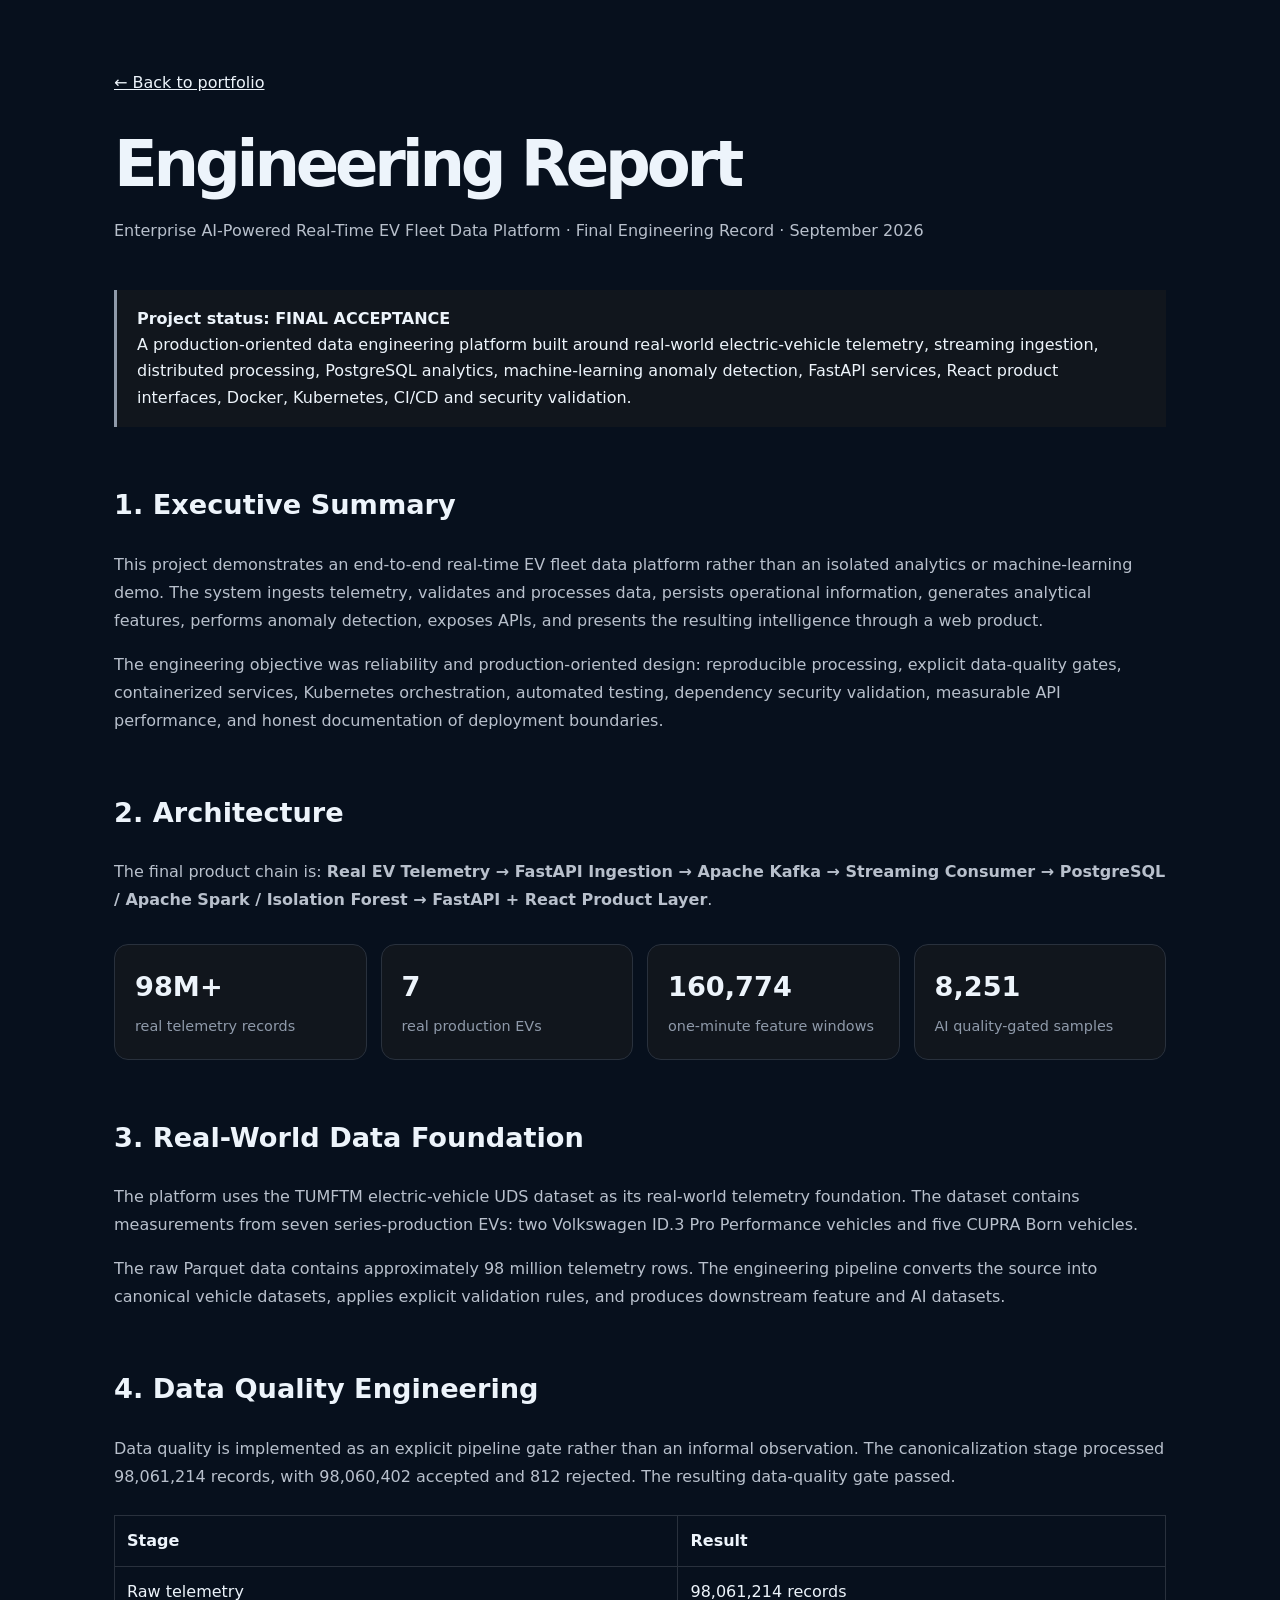
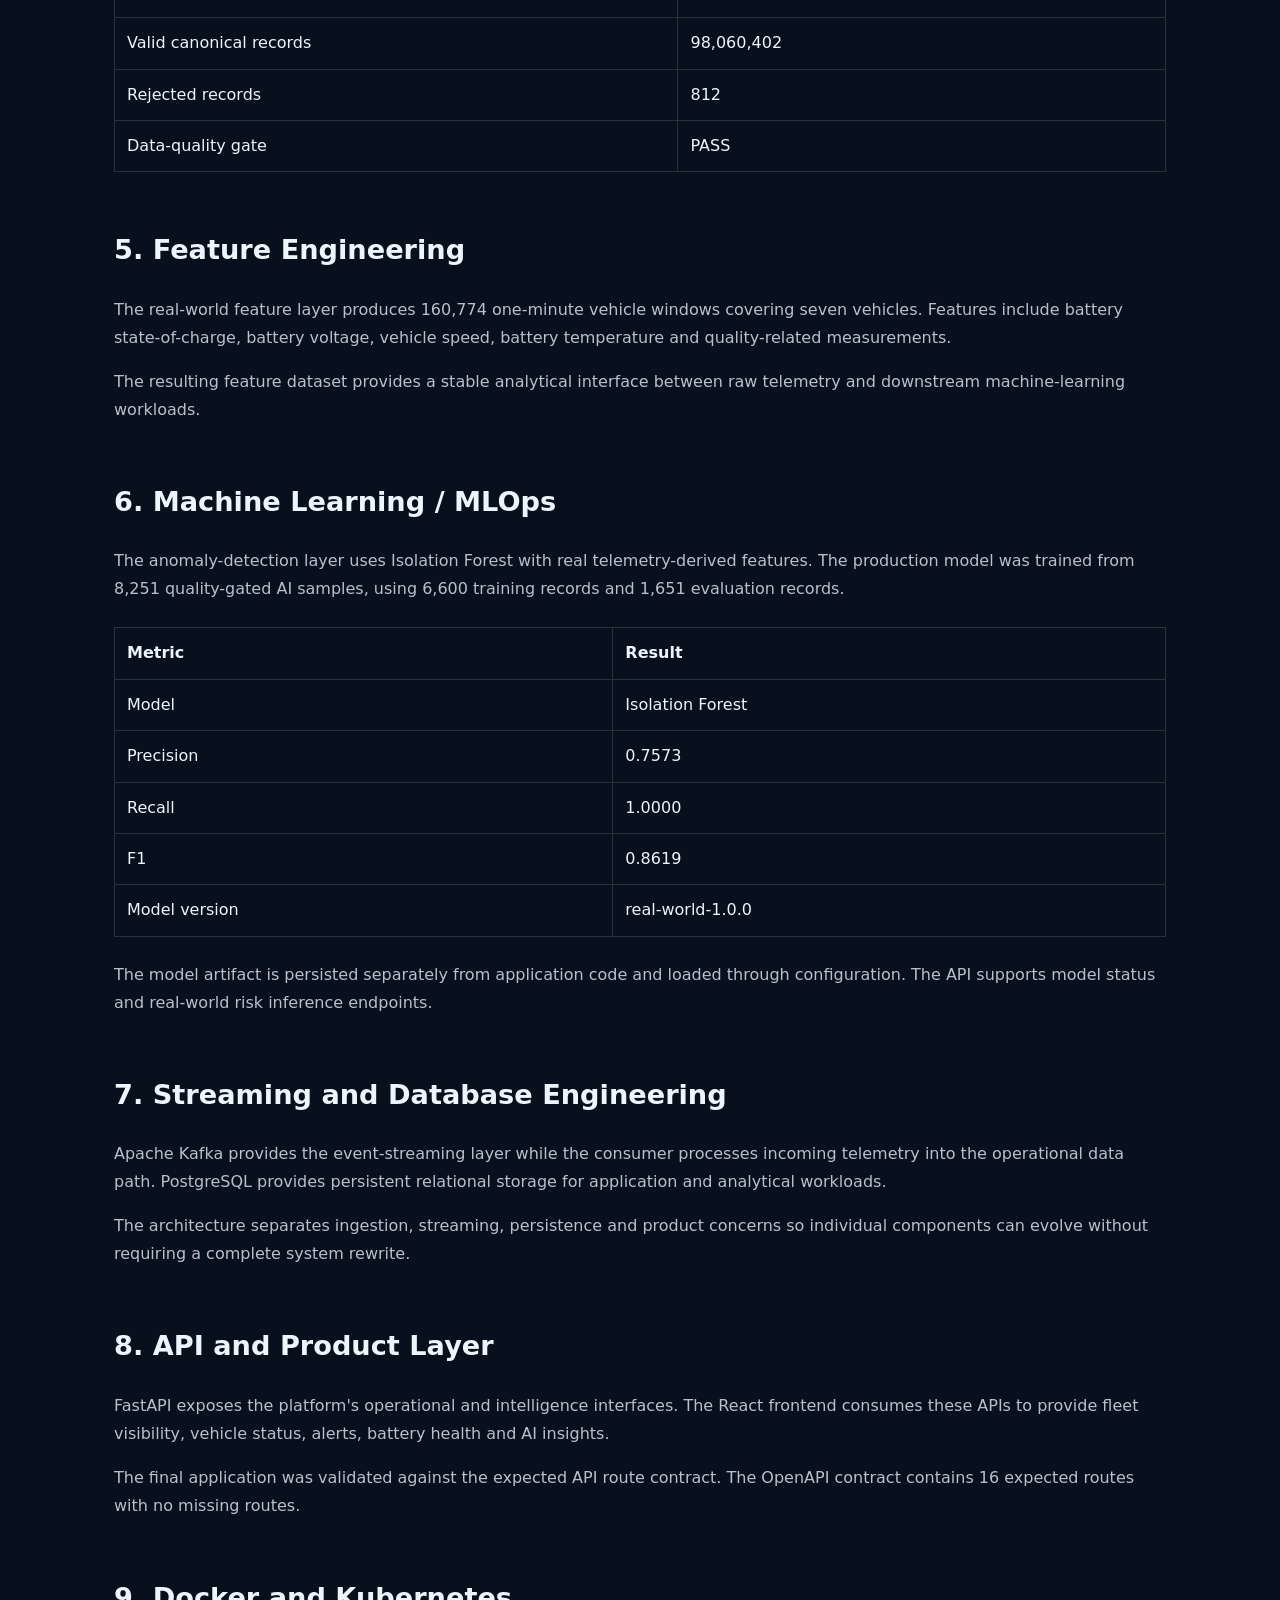
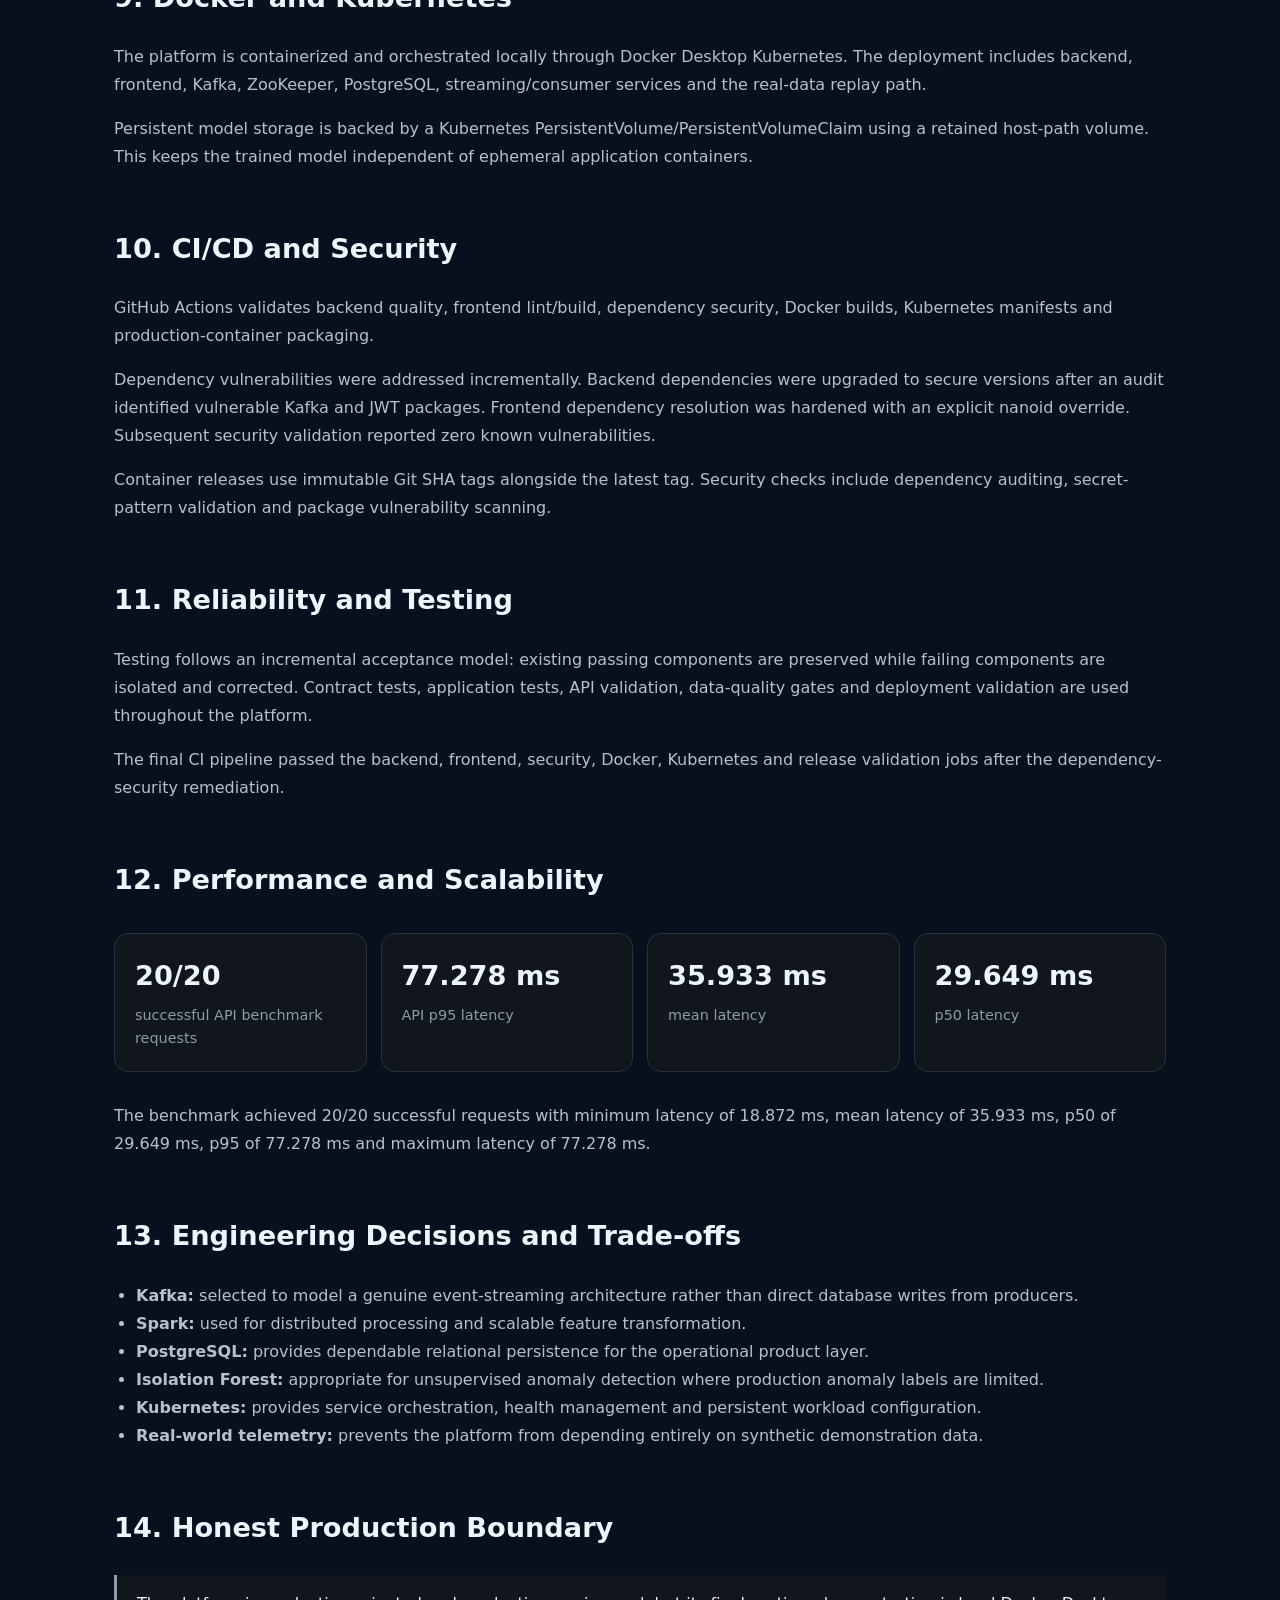
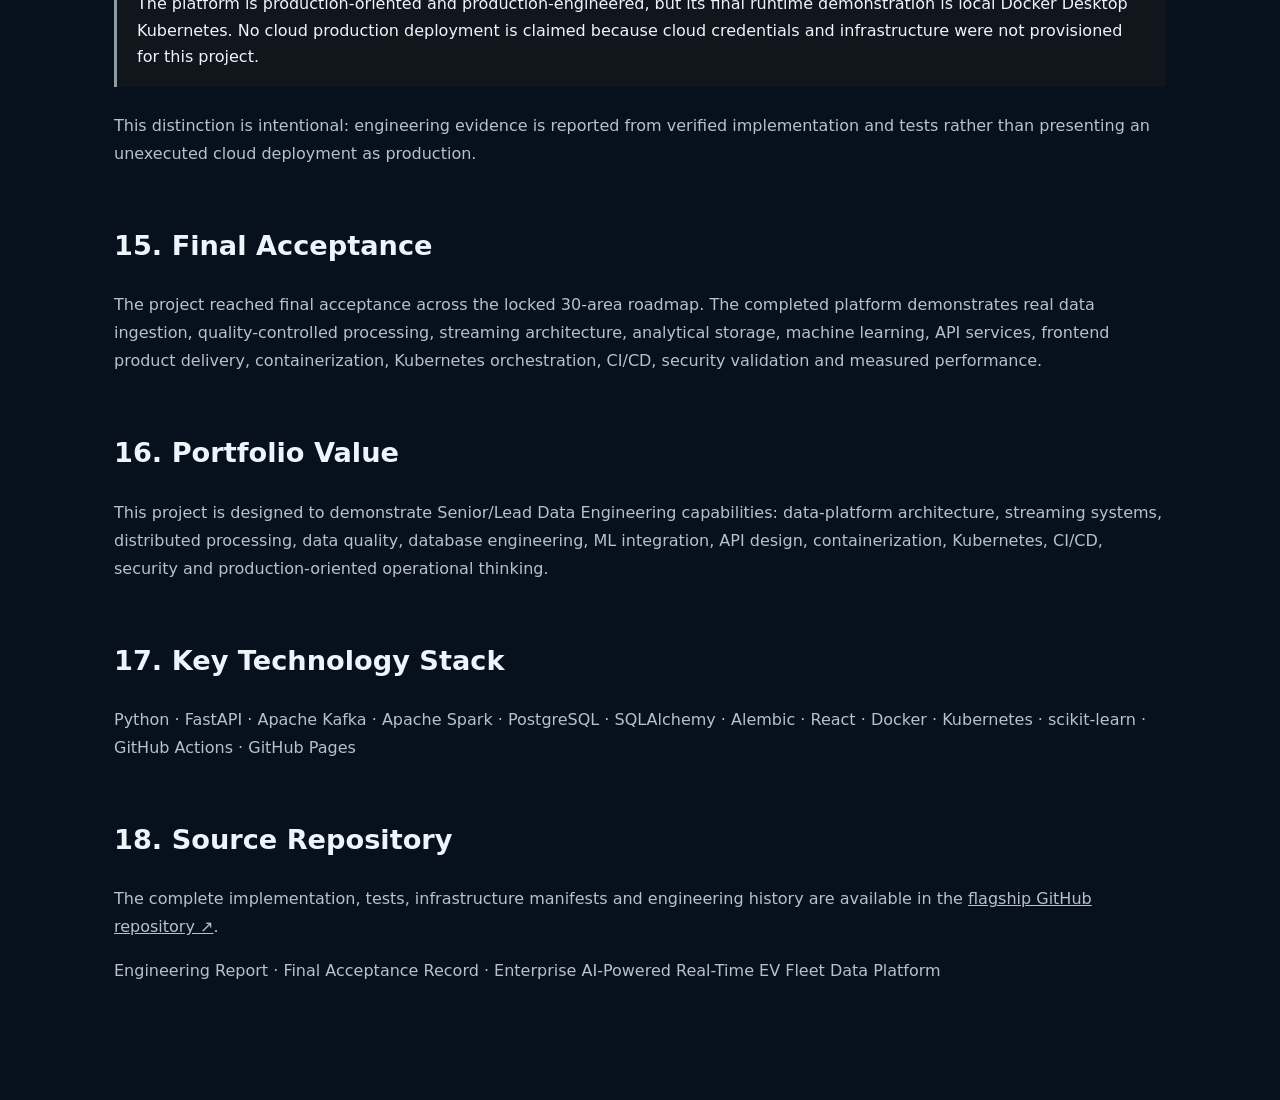
==== engineering-report.html @ da56f2a9 "feat: add online engineering report" ====
﻿<!doctype html>
<html lang="en">
<head>
<meta charset="utf-8">
<meta name="viewport" content="width=device-width,initial-scale=1">
<title>Engineering Report — EV Fleet Data Platform</title>
<link rel="stylesheet" href="styles.css">
<style>
.report{max-width:1100px;margin:0 auto;padding:70px 24px}
.report h1{font-size:clamp(2.4rem,5vw,4.5rem);line-height:1.05;margin-bottom:18px}
.report h2{margin-top:56px;font-size:1.7rem}
.report h3{margin-top:30px;font-size:1.15rem}
.report p,.report li{line-height:1.75;color:#b8c0cc}
.report ul{padding-left:22px}
.meta{color:#8f9aaa;margin-bottom:45px}
.grid{display:grid;grid-template-columns:repeat(auto-fit,minmax(210px,1fr));gap:14px;margin:30px 0}
.card{border:1px solid #29313d;border-radius:14px;padding:20px;background:#11161d}
.metric{font-size:1.7rem;font-weight:700}
.label{color:#8f9aaa;font-size:.9rem;margin-top:5px}
code{background:#171d25;padding:2px 6px;border-radius:5px}
table{width:100%;border-collapse:collapse;margin:24px 0}
th,td{border:1px solid #29313d;padding:12px;text-align:left;vertical-align:top}
th{font-weight:700}
.notice{border-left:3px solid #8f9aaa;padding:16px 20px;margin:25px 0;background:#11161d}
.back{display:inline-block;margin-bottom:35px}
</style>
</head>
<body>
<main class="report">
<a class="back" href="index.html">← Back to portfolio</a>

<h1>Engineering Report</h1>
<p class="meta">Enterprise AI-Powered Real-Time EV Fleet Data Platform · Final Engineering Record · September 2026</p>

<div class="notice">
<strong>Project status: FINAL ACCEPTANCE</strong><br>
A production-oriented data engineering platform built around real-world electric-vehicle telemetry, streaming ingestion, distributed processing, PostgreSQL analytics, machine-learning anomaly detection, FastAPI services, React product interfaces, Docker, Kubernetes, CI/CD and security validation.
</div>

<h2>1. Executive Summary</h2>
<p>
This project demonstrates an end-to-end real-time EV fleet data platform rather than an isolated analytics or machine-learning demo. The system ingests telemetry, validates and processes data, persists operational information, generates analytical features, performs anomaly detection, exposes APIs, and presents the resulting intelligence through a web product.
</p>
<p>
The engineering objective was reliability and production-oriented design: reproducible processing, explicit data-quality gates, containerized services, Kubernetes orchestration, automated testing, dependency security validation, measurable API performance, and honest documentation of deployment boundaries.
</p>

<h2>2. Architecture</h2>
<p>
The final product chain is:
<strong>Real EV Telemetry → FastAPI Ingestion → Apache Kafka → Streaming Consumer → PostgreSQL / Apache Spark / Isolation Forest → FastAPI + React Product Layer</strong>.
</p>
<div class="grid">
<div class="card"><div class="metric">98M+</div><div class="label">real telemetry records</div></div>
<div class="card"><div class="metric">7</div><div class="label">real production EVs</div></div>
<div class="card"><div class="metric">160,774</div><div class="label">one-minute feature windows</div></div>
<div class="card"><div class="metric">8,251</div><div class="label">AI quality-gated samples</div></div>
</div>

<h2>3. Real-World Data Foundation</h2>
<p>
The platform uses the TUMFTM electric-vehicle UDS dataset as its real-world telemetry foundation. The dataset contains measurements from seven series-production EVs: two Volkswagen ID.3 Pro Performance vehicles and five CUPRA Born vehicles.
</p>
<p>
The raw Parquet data contains approximately 98 million telemetry rows. The engineering pipeline converts the source into canonical vehicle datasets, applies explicit validation rules, and produces downstream feature and AI datasets.
</p>

<h2>4. Data Quality Engineering</h2>
<p>
Data quality is implemented as an explicit pipeline gate rather than an informal observation. The canonicalization stage processed 98,061,214 records, with 98,060,402 accepted and 812 rejected. The resulting data-quality gate passed.
</p>
<table>
<tr><th>Stage</th><th>Result</th></tr>
<tr><td>Raw telemetry</td><td>98,061,214 records</td></tr>
<tr><td>Valid canonical records</td><td>98,060,402</td></tr>
<tr><td>Rejected records</td><td>812</td></tr>
<tr><td>Data-quality gate</td><td>PASS</td></tr>
</table>

<h2>5. Feature Engineering</h2>
<p>
The real-world feature layer produces 160,774 one-minute vehicle windows covering seven vehicles. Features include battery state-of-charge, battery voltage, vehicle speed, battery temperature and quality-related measurements.
</p>
<p>
The resulting feature dataset provides a stable analytical interface between raw telemetry and downstream machine-learning workloads.
</p>

<h2>6. Machine Learning / MLOps</h2>
<p>
The anomaly-detection layer uses Isolation Forest with real telemetry-derived features. The production model was trained from 8,251 quality-gated AI samples, using 6,600 training records and 1,651 evaluation records.
</p>
<table>
<tr><th>Metric</th><th>Result</th></tr>
<tr><td>Model</td><td>Isolation Forest</td></tr>
<tr><td>Precision</td><td>0.7573</td></tr>
<tr><td>Recall</td><td>1.0000</td></tr>
<tr><td>F1</td><td>0.8619</td></tr>
<tr><td>Model version</td><td>real-world-1.0.0</td></tr>
</table>
<p>
The model artifact is persisted separately from application code and loaded through configuration. The API supports model status and real-world risk inference endpoints.
</p>

<h2>7. Streaming and Database Engineering</h2>
<p>
Apache Kafka provides the event-streaming layer while the consumer processes incoming telemetry into the operational data path. PostgreSQL provides persistent relational storage for application and analytical workloads.
</p>
<p>
The architecture separates ingestion, streaming, persistence and product concerns so individual components can evolve without requiring a complete system rewrite.
</p>

<h2>8. API and Product Layer</h2>
<p>
FastAPI exposes the platform's operational and intelligence interfaces. The React frontend consumes these APIs to provide fleet visibility, vehicle status, alerts, battery health and AI insights.
</p>
<p>
The final application was validated against the expected API route contract. The OpenAPI contract contains 16 expected routes with no missing routes.
</p>

<h2>9. Docker and Kubernetes</h2>
<p>
The platform is containerized and orchestrated locally through Docker Desktop Kubernetes. The deployment includes backend, frontend, Kafka, ZooKeeper, PostgreSQL, streaming/consumer services and the real-data replay path.
</p>
<p>
Persistent model storage is backed by a Kubernetes PersistentVolume/PersistentVolumeClaim using a retained host-path volume. This keeps the trained model independent of ephemeral application containers.
</p>

<h2>10. CI/CD and Security</h2>
<p>
GitHub Actions validates backend quality, frontend lint/build, dependency security, Docker builds, Kubernetes manifests and production-container packaging.
</p>
<p>
Dependency vulnerabilities were addressed incrementally. Backend dependencies were upgraded to secure versions after an audit identified vulnerable Kafka and JWT packages. Frontend dependency resolution was hardened with an explicit nanoid override. Subsequent security validation reported zero known vulnerabilities.
</p>
<p>
Container releases use immutable Git SHA tags alongside the latest tag. Security checks include dependency auditing, secret-pattern validation and package vulnerability scanning.
</p>

<h2>11. Reliability and Testing</h2>
<p>
Testing follows an incremental acceptance model: existing passing components are preserved while failing components are isolated and corrected. Contract tests, application tests, API validation, data-quality gates and deployment validation are used throughout the platform.
</p>
<p>
The final CI pipeline passed the backend, frontend, security, Docker, Kubernetes and release validation jobs after the dependency-security remediation.
</p>

<h2>12. Performance and Scalability</h2>
<div class="grid">
<div class="card"><div class="metric">20/20</div><div class="label">successful API benchmark requests</div></div>
<div class="card"><div class="metric">77.278 ms</div><div class="label">API p95 latency</div></div>
<div class="card"><div class="metric">35.933 ms</div><div class="label">mean latency</div></div>
<div class="card"><div class="metric">29.649 ms</div><div class="label">p50 latency</div></div>
</div>
<p>
The benchmark achieved 20/20 successful requests with minimum latency of 18.872 ms, mean latency of 35.933 ms, p50 of 29.649 ms, p95 of 77.278 ms and maximum latency of 77.278 ms.
</p>

<h2>13. Engineering Decisions and Trade-offs</h2>
<ul>
<li><strong>Kafka:</strong> selected to model a genuine event-streaming architecture rather than direct database writes from producers.</li>
<li><strong>Spark:</strong> used for distributed processing and scalable feature transformation.</li>
<li><strong>PostgreSQL:</strong> provides dependable relational persistence for the operational product layer.</li>
<li><strong>Isolation Forest:</strong> appropriate for unsupervised anomaly detection where production anomaly labels are limited.</li>
<li><strong>Kubernetes:</strong> provides service orchestration, health management and persistent workload configuration.</li>
<li><strong>Real-world telemetry:</strong> prevents the platform from depending entirely on synthetic demonstration data.</li>
</ul>

<h2>14. Honest Production Boundary</h2>
<div class="notice">
The platform is production-oriented and production-engineered, but its final runtime demonstration is local Docker Desktop Kubernetes. No cloud production deployment is claimed because cloud credentials and infrastructure were not provisioned for this project.
</div>
<p>
This distinction is intentional: engineering evidence is reported from verified implementation and tests rather than presenting an unexecuted cloud deployment as production.
</p>

<h2>15. Final Acceptance</h2>
<p>
The project reached final acceptance across the locked 30-area roadmap. The completed platform demonstrates real data ingestion, quality-controlled processing, streaming architecture, analytical storage, machine learning, API services, frontend product delivery, containerization, Kubernetes orchestration, CI/CD, security validation and measured performance.
</p>

<h2>16. Portfolio Value</h2>
<p>
This project is designed to demonstrate Senior/Lead Data Engineering capabilities: data-platform architecture, streaming systems, distributed processing, data quality, database engineering, ML integration, API design, containerization, Kubernetes, CI/CD, security and production-oriented operational thinking.
</p>

<h2>17. Key Technology Stack</h2>
<p>
Python · FastAPI · Apache Kafka · Apache Spark · PostgreSQL · SQLAlchemy · Alembic · React · Docker · Kubernetes · scikit-learn · GitHub Actions · GitHub Pages
</p>

<h2>18. Source Repository</h2>
<p>
The complete implementation, tests, infrastructure manifests and engineering history are available in the
<a href="https://github.com/cvsandeep0105-netizen/enterprise-ai-real-time-ev-fleet-data-platform" target="_blank" rel="noopener">flagship GitHub repository ↗</a>.
</p>

<p class="meta">Engineering Report · Final Acceptance Record · Enterprise AI-Powered Real-Time EV Fleet Data Platform</p>
</main>
</body>
</html>
---- styles.css ----
﻿:root {
  --bg: #07101d;
  --bg-soft: #0b1626;
  --surface: #101d2e;
  --surface-2: #142337;
  --text: #edf4fb;
  --muted: #9cafc3;
  --line: rgba(255,255,255,.10);
  --accent: #62d5ff;
  --accent-2: #9b8cff;
  --max: 1180px;
  --radius: 18px;
}

* {
  box-sizing: border-box;
}

html {
  scroll-behavior: smooth;
}

body {
  margin: 0;
  background: var(--bg);
  color: var(--text);
  font-family: Inter, ui-sans-serif, system-ui, -apple-system, BlinkMacSystemFont, "Segoe UI", sans-serif;
  line-height: 1.65;
}

a {
  color: inherit;
}

.container {
  width: min(calc(100% - 40px), var(--max));
  margin-inline: auto;
}

.site-header {
  position: sticky;
  top: 0;
  z-index: 20;
  background: rgba(7,16,29,.86);
  backdrop-filter: blur(14px);
  border-bottom: 1px solid var(--line);
}

.nav {
  min-height: 72px;
  display: flex;
  align-items: center;
  justify-content: space-between;
  gap: 30px;
}

.brand {
  text-decoration: none;
  font-size: 1.2rem;
  font-weight: 850;
  letter-spacing: -.04em;
}

.brand span {
  color: var(--accent);
}

nav {
  display: flex;
  gap: 25px;
}

nav a,
.footer-links a {
  color: var(--muted);
  text-decoration: none;
  font-size: .92rem;
  transition: color .2s ease;
}

nav a:hover,
.footer-links a:hover {
  color: var(--text);
}

.hero {
  padding: 110px 0 90px;
  background:
    radial-gradient(circle at 80% 15%, rgba(98,213,255,.10), transparent 28%),
    radial-gradient(circle at 20% 30%, rgba(155,140,255,.08), transparent 25%);
}

.hero-grid {
  display: grid;
  grid-template-columns: 1.45fr .8fr;
  gap: 70px;
  align-items: center;
}

.eyebrow {
  margin: 0 0 18px;
  color: var(--accent);
  font-size: .76rem;
  font-weight: 800;
  letter-spacing: .15em;
}

h1,
h2,
h3,
p {
  margin-top: 0;
}

h1 {
  max-width: 850px;
  margin-bottom: 25px;
  font-size: clamp(3rem, 7vw, 5.8rem);
  line-height: .98;
  letter-spacing: -.065em;
}

h1 span {
  display: block;
  color: var(--muted);
}

.hero-copy {
  max-width: 720px;
  color: var(--muted);
  font-size: 1.15rem;
}

.hero-actions {
  display: flex;
  flex-wrap: wrap;
  gap: 12px;
  margin: 32px 0 42px;
}

.button {
  display: inline-flex;
  align-items: center;
  justify-content: center;
  min-height: 46px;
  padding: 0 19px;
  border-radius: 10px;
  text-decoration: none;
  font-weight: 750;
  font-size: .9rem;
  border: 1px solid var(--line);
  transition: transform .2s ease, border-color .2s ease;
}

.button:hover {
  transform: translateY(-2px);
  border-color: rgba(255,255,255,.28);
}

.button.primary {
  background: var(--text);
  color: var(--bg);
}

.button.secondary {
  background: rgba(255,255,255,.03);
}

.hero-proof {
  display: grid;
  grid-template-columns: repeat(3, 1fr);
  gap: 22px;
}

.hero-proof div {
  border-left: 1px solid var(--line);
  padding-left: 15px;
}

.hero-proof strong {
  display: block;
  font-size: 1.25rem;
}

.hero-proof span,
.proof-grid span {
  display: block;
  color: var(--muted);
  font-size: .8rem;
}

.hero-card {
  padding: 30px;
  background: linear-gradient(145deg, rgba(255,255,255,.08), rgba(255,255,255,.025));
  border: 1px solid var(--line);
  border-radius: var(--radius);
  box-shadow: 0 25px 80px rgba(0,0,0,.22);
}

.card-label {
  color: var(--accent);
  font-size: .72rem;
  font-weight: 800;
  letter-spacing: .12em;
}

.hero-card h2 {
  font-size: 1.8rem;
  letter-spacing: -.04em;
}

.hero-card p {
  color: var(--muted);
  font-size: .92rem;
}

.stack,
.tag-row {
  display: flex;
  flex-wrap: wrap;
  gap: 8px;
}

.stack span,
.tag-row span {
  padding: 6px 10px;
  border: 1px solid var(--line);
  border-radius: 999px;
  color: var(--muted);
  font-size: .76rem;
}

.card-divider {
  height: 1px;
  background: var(--line);
  margin: 26px 0;
}

.proof-strip {
  border-top: 1px solid var(--line);
  border-bottom: 1px solid var(--line);
  background: var(--bg-soft);
}

.proof-grid {
  display: grid;
  grid-template-columns: repeat(4, 1fr);
}

.proof-grid > div {
  padding: 27px 20px;
  border-right: 1px solid var(--line);
}

.proof-grid > div:first-child {
  padding-left: 0;
}

.proof-grid > div:last-child {
  border-right: 0;
}

.proof-grid strong {
  display: block;
  font-size: 1.55rem;
  letter-spacing: -.03em;
}

.section {
  padding: 110px 0;
}

.section-alt {
  background: var(--bg-soft);
  border-block: 1px solid var(--line);
}

.section-dark {
  background: #050b13;
}

.section-heading {
  max-width: 820px;
  margin-bottom: 55px;
}

.section-heading h2 {
  margin-bottom: 15px;
  font-size: clamp(2.1rem, 4vw, 3.5rem);
  line-height: 1.05;
  letter-spacing: -.055em;
}

.section-heading > p:last-child {
  color: var(--muted);
  font-size: 1.05rem;
}

.project-layout {
  display: grid;
  grid-template-columns: .9fr 1.1fr;
  gap: 55px;
  align-items: start;
}

.architecture {
  padding: 30px;
  border: 1px solid var(--line);
  border-radius: var(--radius);
  background: rgba(255,255,255,.025);
}

.architecture-node {
  padding: 16px;
  text-align: center;
  border: 1px solid var(--line);
  border-radius: 11px;
  background: var(--surface);
  font-weight: 750;
}

.architecture-node.highlight {
  border-color: rgba(98,213,255,.45);
  box-shadow: 0 0 35px rgba(98,213,255,.08);
}

.arrow {
  text-align: center;
  color: var(--accent);
  padding: 7px;
  font-weight: 800;
}

.architecture-branches {
  display: grid;
  grid-template-columns: repeat(3, 1fr);
  gap: 9px;
  margin: 5px 0;
}

.architecture-branches div {
  padding: 13px 8px;
  text-align: center;
  background: var(--surface-2);
  border-radius: 10px;
}

.architecture-branches span,
.architecture-branches strong {
  display: block;
}

.architecture-branches span {
  color: var(--muted);
  font-size: .68rem;
  text-transform: uppercase;
  letter-spacing: .08em;
}

.architecture-branches strong {
  margin-top: 4px;
  font-size: .78rem;
}

.project-content h3 {
  margin: 28px 0 17px;
  font-size: 1.35rem;
}

.evidence {
  margin: 0;
  padding-left: 21px;
}

.evidence li {
  margin-bottom: 13px;
  color: var(--muted);
}

.evidence strong {
  color: var(--text);
}

.project-links {
  margin-top: 30px;
}

.engineering-grid {
  display: grid;
  grid-template-columns: repeat(3, 1fr);
  gap: 1px;
  background: var(--line);
  border: 1px solid var(--line);
}

.engineering-grid article {
  padding: 30px;
  background: var(--bg);
}

.number {
  color: var(--accent);
  font-size: .72rem;
  font-weight: 850;
}

.engineering-grid h3 {
  margin: 22px 0 9px;
  font-size: 1.2rem;
}

.engineering-grid p,
.capability-card p,
.roadmap-card p {
  margin-bottom: 0;
  color: var(--muted);
}

.capability-grid {
  display: grid;
  grid-template-columns: repeat(3, 1fr);
  gap: 14px;
}

.capability-card {
  padding: 25px;
  border: 1px solid var(--line);
  border-radius: 14px;
  background: rgba(255,255,255,.025);
}

.capability-card h3 {
  margin-bottom: 8px;
}

.principles {
  display: grid;
  grid-template-columns: repeat(3, 1fr);
  gap: 15px;
}

.principles div {
  padding: 28px;
  border: 1px solid var(--line);
  border-radius: 14px;
}

.principles strong,
.principles span {
  display: block;
}

.principles strong {
  margin-bottom: 8px;
  font-size: 1.25rem;
}

.principles span {
  color: var(--muted);
  font-size: .9rem;
}

.roadmap {
  background: var(--bg-soft);
}

.roadmap-grid {
  display: grid;
  grid-template-columns: repeat(3, 1fr);
  gap: 16px;
}

.roadmap-card {
  min-height: 245px;
  padding: 28px;
  border: 1px solid var(--line);
  border-radius: var(--radius);
  background: var(--surface);
}

.roadmap-card.active {
  border-color: rgba(98,213,255,.38);
}

.status {
  display: inline-block;
  margin-bottom: 20px;
  color: var(--accent);
  font-size: .7rem;
  font-weight: 850;
  letter-spacing: .12em;
}

.roadmap-card h3 {
  font-size: 1.15rem;
}

.roadmap-card a {
  display: inline-block;
  margin-top: 20px;
  color: var(--text);
  font-weight: 750;
  text-decoration: none;
}

.closing {
  padding: 125px 0;
}

.closing-inner {
  max-width: 850px;
}

.closing h2 {
  font-size: clamp(2.4rem, 5vw, 4.5rem);
  line-height: 1;
  letter-spacing: -.06em;
}

.closing p:last-child {
  color: var(--muted);
  font-size: 1.1rem;
}

.footer {
  border-top: 1px solid var(--line);
  padding: 45px 0 25px;
  background: #040911;
}

.footer-grid {
  display: flex;
  justify-content: space-between;
  gap: 30px;
}

.footer-grid p {
  margin: 5px 0 0;
  color: var(--muted);
  font-size: .85rem;
}

.footer-links {
  display: flex;
  gap: 22px;
}

.copyright {
  display: flex;
  justify-content: space-between;
  gap: 20px;
  margin-top: 50px;
  padding-top: 20px;
  border-top: 1px solid var(--line);
  color: #6f8297;
  font-size: .75rem;
}

@media (max-width: 900px) {
  nav {
    display: none;
  }

  .hero-grid,
  .project-layout {
    grid-template-columns: 1fr;
  }

  .engineering-grid,
  .capability-grid,
  .principles,
  .roadmap-grid {
    grid-template-columns: repeat(2, 1fr);
  }

  .hero {
    padding-top: 75px;
  }
}

@media (max-width: 620px) {
  .container {
    width: min(calc(100% - 28px), var(--max));
  }

  .hero-proof,
  .proof-grid,
  .engineering-grid,
  .capability-grid,
  .principles,
  .roadmap-grid {
    grid-template-columns: 1fr;
  }

  .proof-grid > div {
    border-right: 0;
    border-bottom: 1px solid var(--line);
    padding-left: 0;
  }

  .proof-grid > div:last-child {
    border-bottom: 0;
  }

  .architecture-branches {
    grid-template-columns: 1fr;
  }

  .footer-grid,
  .copyright {
    flex-direction: column;
  }

  h1 {
    font-size: 3.25rem;
  }
}
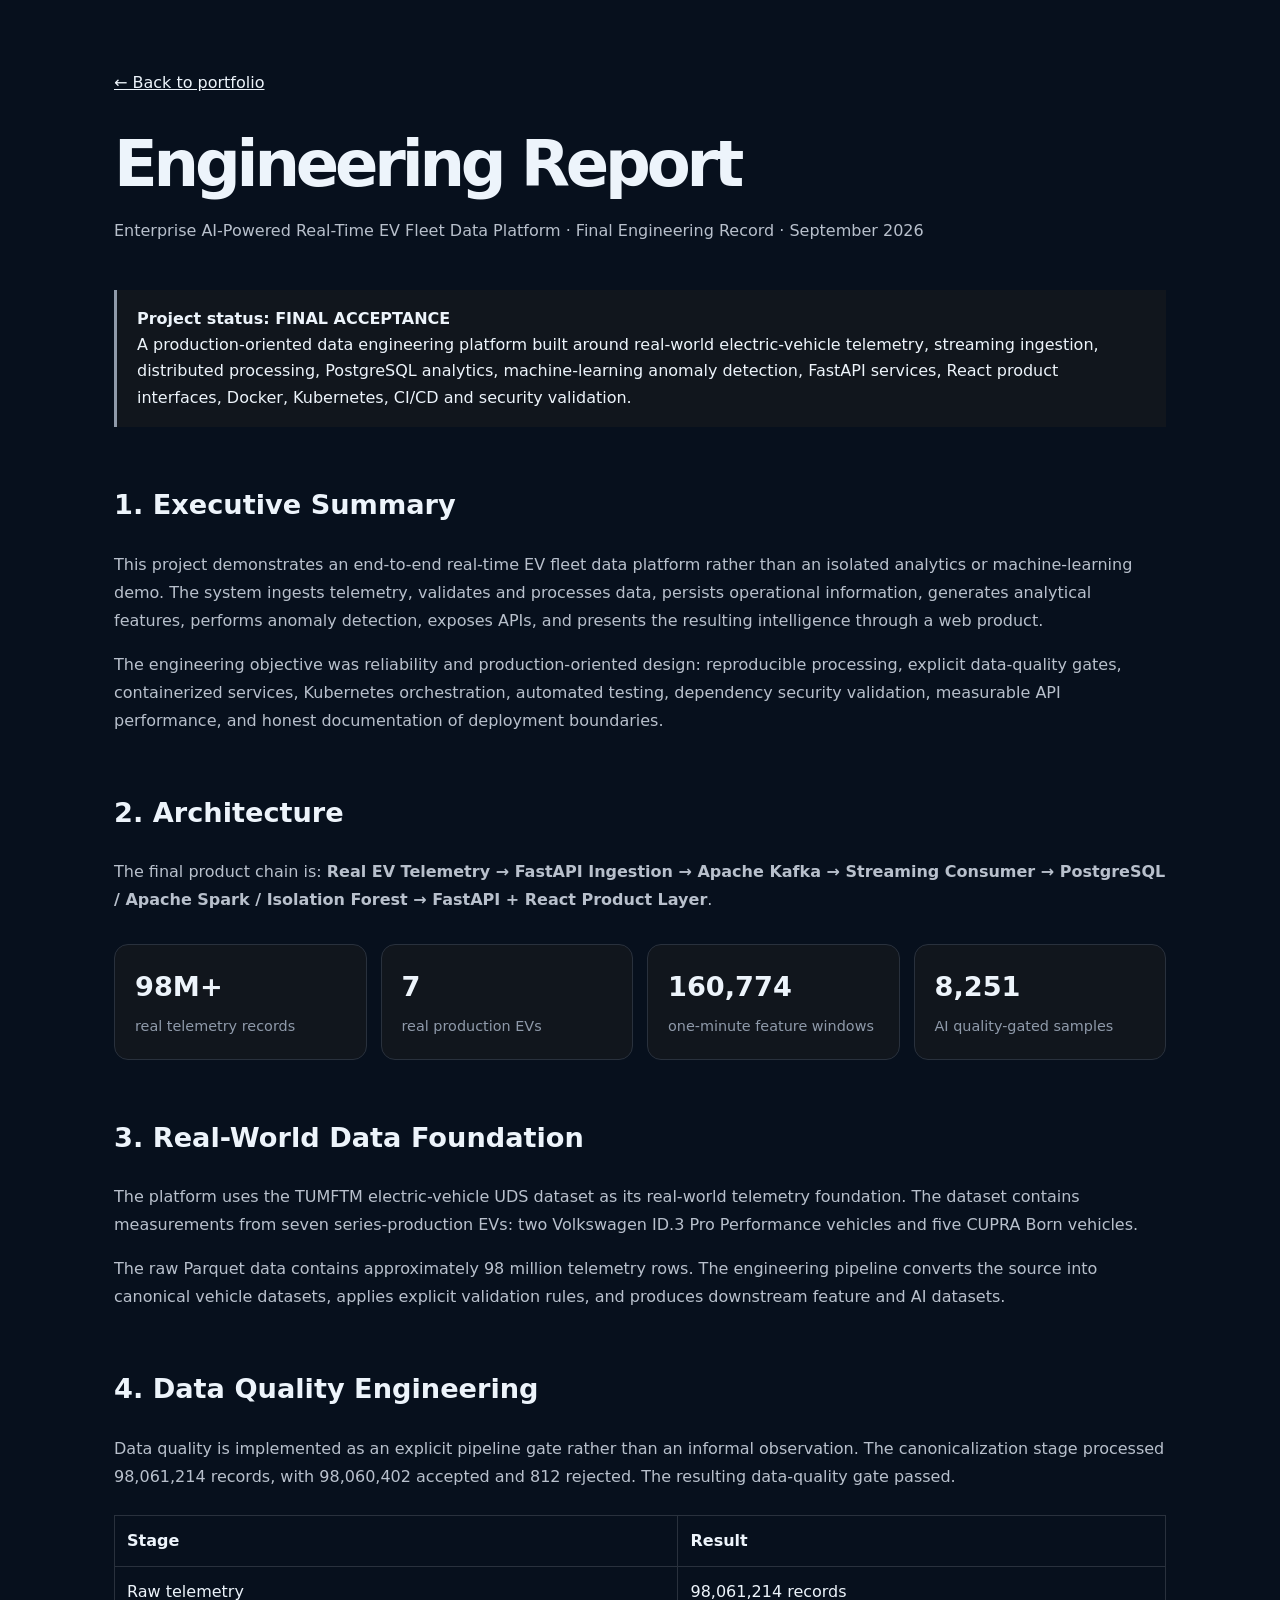
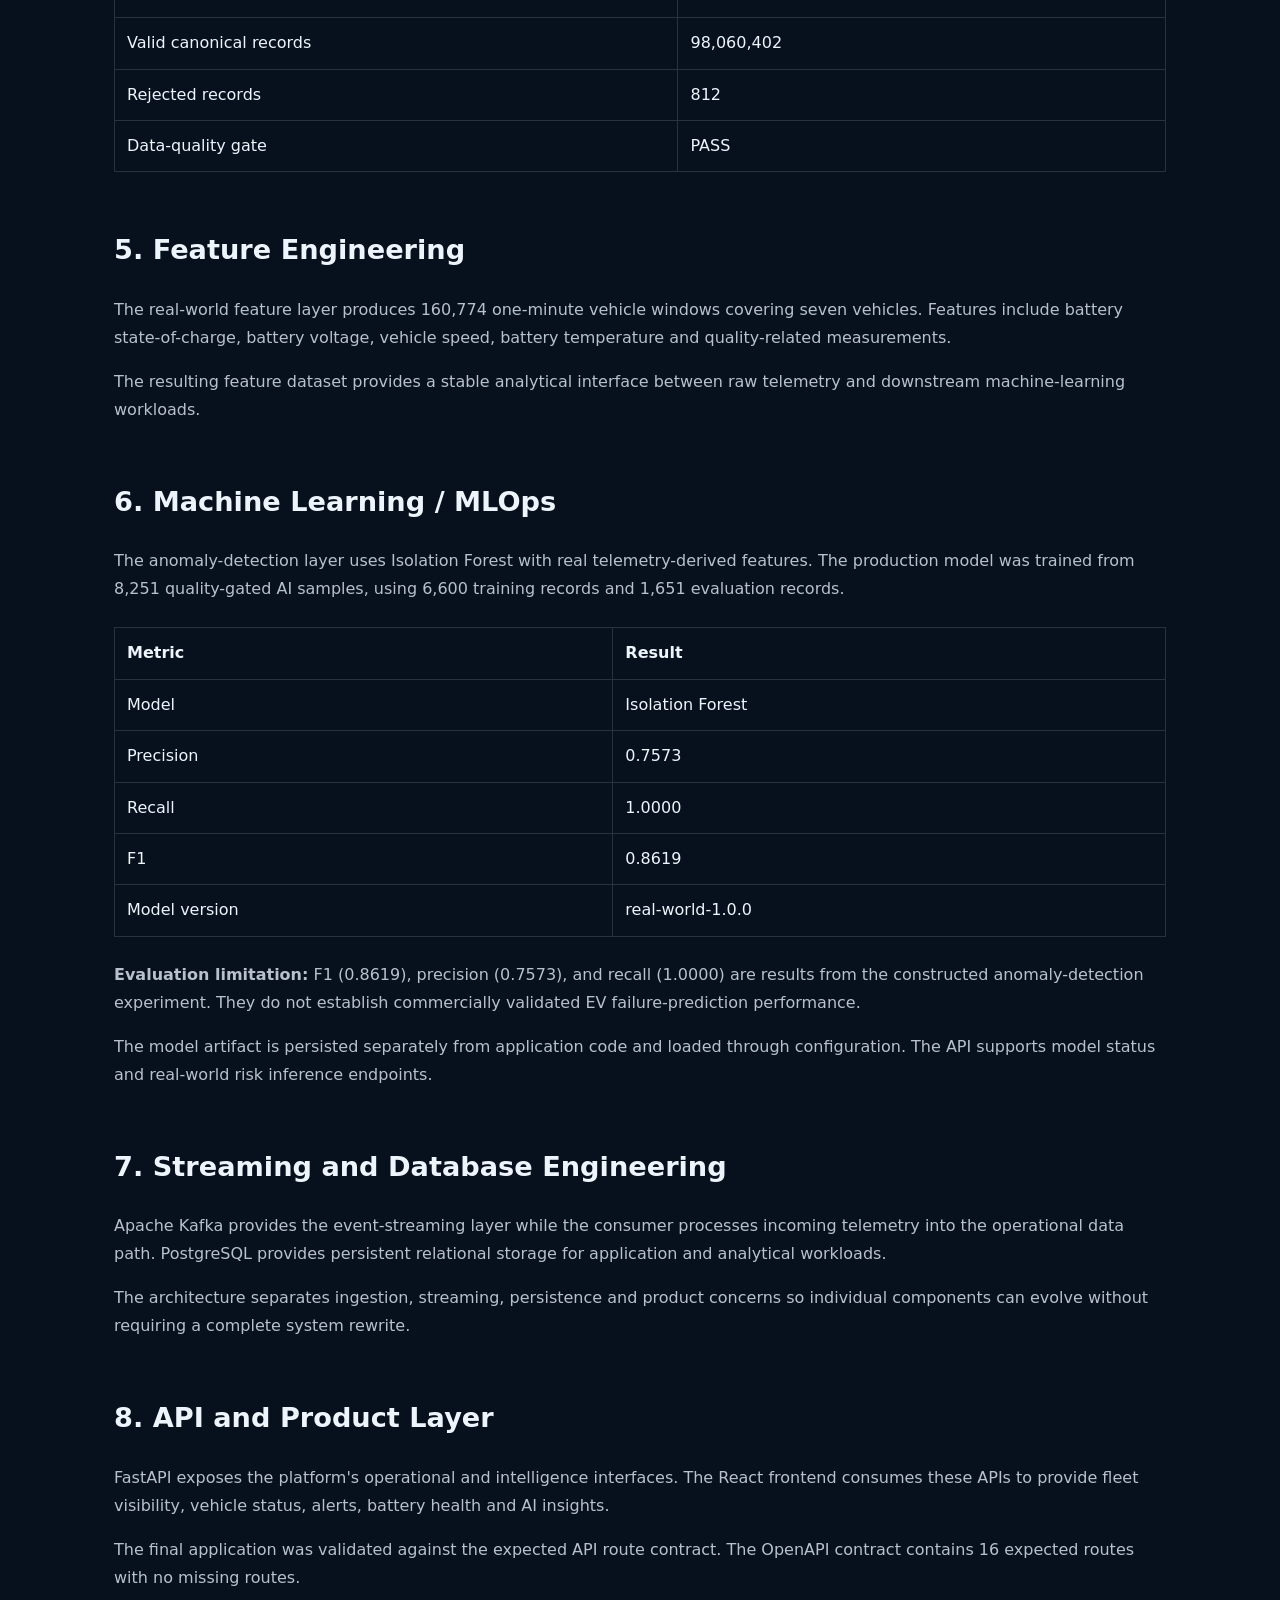
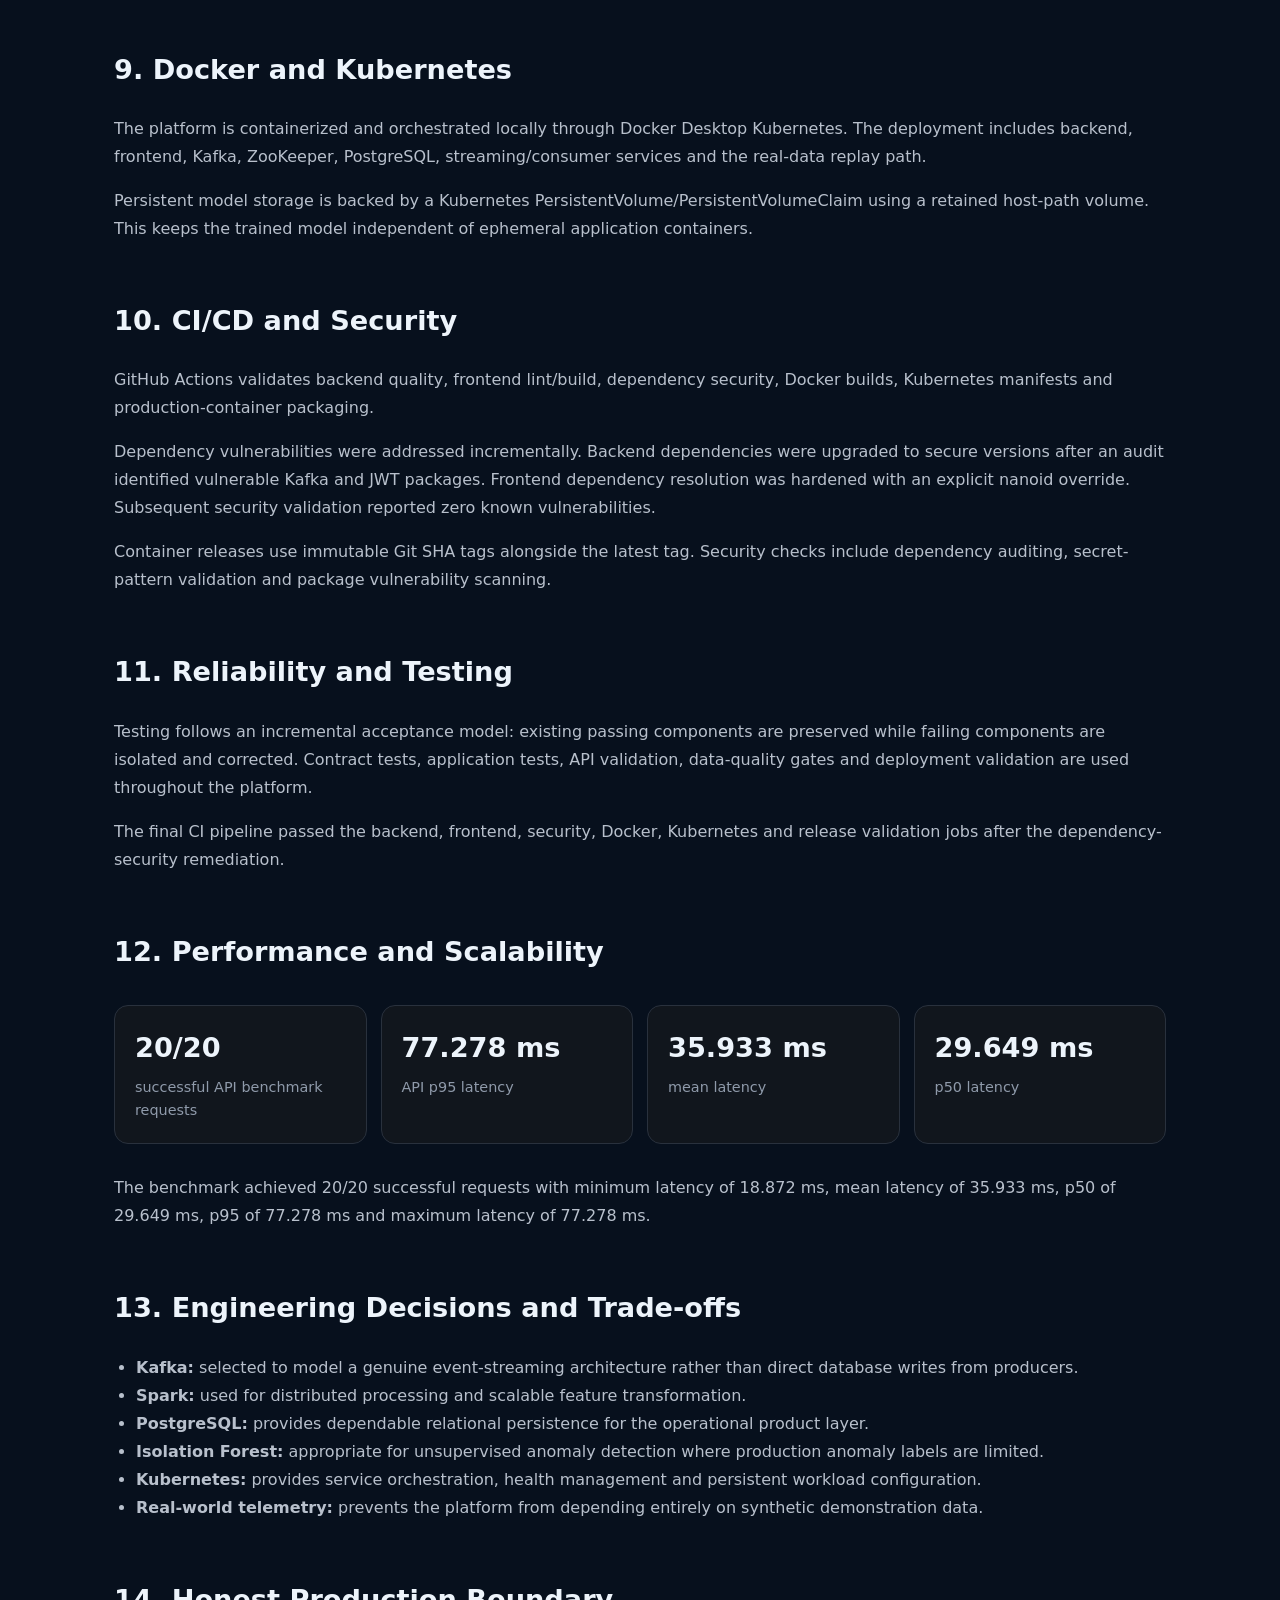
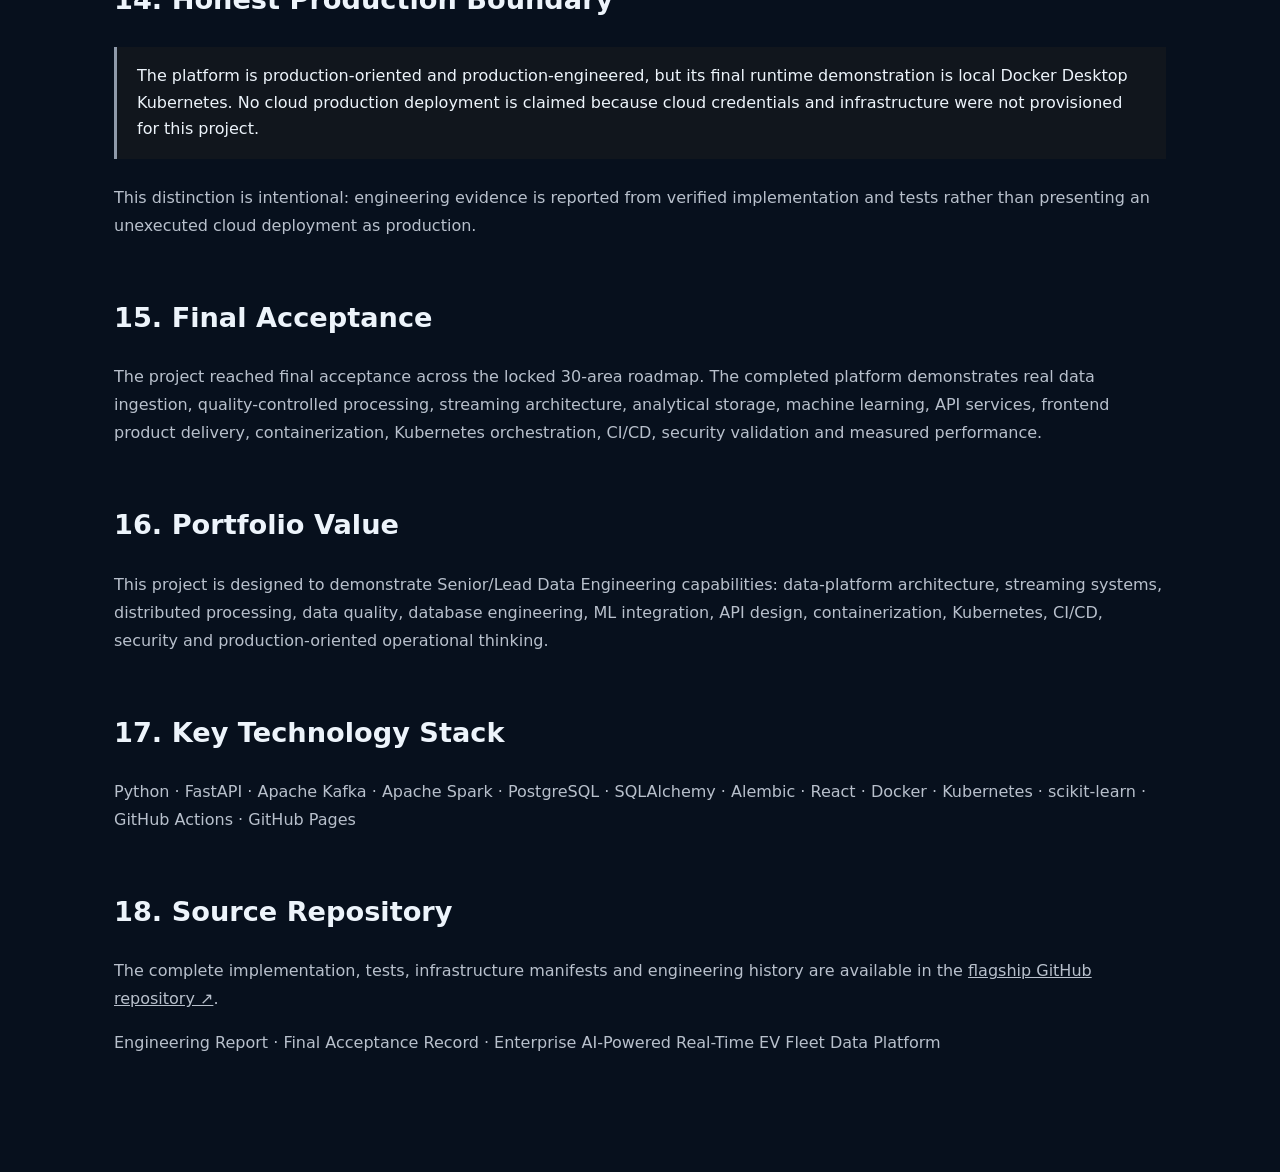
==== commit 3d0e4eff: "Clarify EV anomaly detection evaluation claims" ====
--- a/engineering-report.html
+++ b/engineering-report.html
@@ -1,4 +1,4 @@
-﻿<!doctype html>
+<!doctype html>
 <html lang="en">
 <head>
 <meta charset="utf-8">
@@ -97,6 +97,7 @@
 <tr><td>F1</td><td>0.8619</td></tr>
 <tr><td>Model version</td><td>real-world-1.0.0</td></tr>
 </table>
+<p><strong>Evaluation limitation:</strong> F1 (0.8619), precision (0.7573), and recall (1.0000) are results from the constructed anomaly-detection experiment. They do not establish commercially validated EV failure-prediction performance.</p>
 <p>
 The model artifact is persisted separately from application code and loaded through configuration. The API supports model status and real-world risk inference endpoints.
 </p>
--- a/styles.css
+++ b/styles.css
@@ -1,4 +1,4 @@
-﻿:root {
+:root {
   --bg: #07101d;
   --bg-soft: #0b1626;
   --surface: #101d2e;
@@ -152,6 +152,8 @@
   transition: transform .2s ease, border-color .2s ease;
 }
 
+a:focus-visible, .button:focus-visible { outline: 2px solid var(--accent); outline-offset: 3px; }
+
 .button:hover {
   transform: translateY(-2px);
   border-color: rgba(255,255,255,.28);
@@ -480,6 +482,61 @@
 
 .roadmap-card.active {
   border-color: rgba(98,213,255,.38);
+}
+
+.project-focus {
+  margin: -8px 0 16px;
+  color: var(--muted);
+  font-size: .78rem;
+  font-weight: 700;
+  letter-spacing: .04em;
+  text-transform: uppercase;
+}
+
+.project-tech {
+  display: flex;
+  flex-wrap: wrap;
+  gap: 6px;
+  margin: 18px 0;
+}
+
+.project-tech span {
+  padding: 5px 8px;
+  border: 1px solid var(--line);
+  border-radius: 999px;
+  color: var(--muted);
+  font-size: .68rem;
+}
+
+.project-business { margin: .9rem 0 0; padding: .75rem .85rem; border-left: 2px solid var(--accent); background: rgba(255,255,255,.025); color: var(--muted); font-size: .82rem; line-height: 1.55; }
+
+.project-evidence {
+  margin-top: 18px;
+  padding-top: 15px;
+  border-top: 1px solid var(--line);
+  color: var(--muted);
+  font-size: .82rem;
+}
+
+.roadmap-card {
+  min-height: 100%;
+  display: flex;
+  flex-direction: column;
+}
+
+.project-evidence {
+  margin-top: auto;
+}
+
+.roadmap-card .project-links {
+  display: flex;
+  flex-wrap: wrap;
+  gap: 12px;
+  margin-top: 18px;
+}
+
+.roadmap-card .project-links a {
+  margin-top: 0;
 }
 
 .status {
@@ -558,7 +615,10 @@
 
 @media (max-width: 900px) {
   nav {
-    display: none;
+    display: flex;
+    flex-wrap: wrap;
+    justify-content: flex-end;
+    gap: 10px 14px;
   }
 
   .hero-grid,
@@ -615,3 +675,452 @@
     font-size: 3.25rem;
   }
 }
+
+/* Professional Profile */
+.about-grid {
+  display: grid;
+  grid-template-columns: repeat(3, 1fr);
+  gap: 1.25rem;
+  margin-top: 2rem;
+}
+
+.about-grid article {
+  background: var(--panel);
+  border: 1px solid var(--line);
+  border-radius: 16px;
+  padding: 1.5rem;
+}
+
+.about-grid .number {
+  display: inline-block;
+  margin-bottom: 1rem;
+}
+
+.about-grid h3 {
+  margin: 0 0 0.75rem;
+}
+
+.about-grid p {
+  color: var(--muted);
+  margin: 0.35rem 0;
+  line-height: 1.7;
+}
+
+.about-grid strong {
+  color: var(--text);
+}
+
+@media (max-width: 900px) {
+  .about-grid {
+    grid-template-columns: 1fr;
+  }
+}
+
+/* Recruiter Contact Access */
+.contact-details {
+  display: flex;
+  flex-wrap: wrap;
+  gap: 0.75rem 1.25rem;
+  margin-bottom: 1rem;
+}
+
+.contact-details a {
+  color: var(--text);
+  text-decoration: none;
+  transition: color 0.2s ease;
+}
+
+.contact-details a:hover {
+  color: var(--accent);
+}
+
+@media (max-width: 620px) {
+  .contact-details {
+    flex-direction: column;
+    gap: 0.5rem;
+  }
+}
+
+/* Engineering Capability Matrix */
+.capability-table-wrap {
+  width: 100%;
+  overflow-x: auto;
+  margin-top: 2rem;
+  border: 1px solid var(--line);
+  border-radius: 16px;
+  background: var(--panel);
+}
+
+.capability-table {
+  width: 100%;
+  min-width: 720px;
+  border-collapse: collapse;
+}
+
+.capability-table th,
+.capability-table td {
+  padding: 1rem 1.1rem;
+  border-bottom: 1px solid var(--line);
+  text-align: center;
+}
+
+.capability-table th:first-child,
+.capability-table td:first-child {
+  text-align: left;
+}
+
+.capability-table th {
+  color: var(--text);
+  font-size: 0.85rem;
+  text-transform: uppercase;
+  letter-spacing: 0.05em;
+  background: var(--panel2);
+}
+
+.capability-table td {
+  color: var(--muted);
+}
+
+.capability-table tbody tr:last-child td {
+  border-bottom: 0;
+}
+
+.capability-table tbody td:not(:first-child) {
+  color: var(--accent);
+  font-weight: 700;
+}
+
+.capability-table tbody tr:hover {
+  background: var(--panel2);
+}
+
+@media (max-width: 720px) {
+  .capability-table-wrap {
+    overflow-x: auto;
+  }
+}
+
+
+.architecture-visual {
+  margin-top: 1.25rem;
+  padding: 1rem;
+  border: 1px solid var(--line);
+  border-radius: 14px;
+  background: rgba(255,255,255,.018);
+}
+
+.architecture-visual .flow-label {
+  margin-bottom: .7rem;
+  color: var(--muted);
+  font-size: .68rem;
+  font-weight: 750;
+  letter-spacing: .1em;
+  text-transform: uppercase;
+}
+
+.architecture-visual .flow-track {
+  display: flex;
+  flex-wrap: wrap;
+  align-items: center;
+  gap: .45rem;
+}
+
+.architecture-visual .flow-node {
+  flex: 1 1 110px;
+  min-width: 90px;
+  padding: .65rem .55rem;
+  border: 1px solid var(--line);
+  border-radius: 9px;
+  background: var(--surface);
+  color: var(--text);
+  font-size: .72rem;
+  font-weight: 700;
+  text-align: center;
+}
+
+.architecture-visual .flow-arrow {
+  color: var(--accent);
+  font-weight: 800;
+  line-height: 1;
+}
+
+.architecture-visual .flow-node.highlight {
+  border-color: rgba(98,213,255,.4);
+  box-shadow: 0 0 24px rgba(98,213,255,.06);
+}
+
+@media (max-width: 720px) {
+  .architecture-visual .flow-track {
+    display: grid;
+    grid-template-columns: 1fr;
+  }
+
+  .architecture-visual .flow-arrow {
+    text-align: center;
+    transform: rotate(90deg);
+  }
+}
+
+/* Architecture & Engineering Decisions */
+.architecture-decisions .section-heading {
+  max-width: 820px;
+}
+
+.decision-grid {
+  display: grid;
+  grid-template-columns: repeat(3, 1fr);
+  gap: 1.25rem;
+  margin-top: 2rem;
+}
+
+.decision-card {
+  padding: 1.5rem;
+  border: 1px solid var(--line);
+  border-radius: 16px;
+  background: var(--panel);
+}
+
+.decision-number {
+  display: inline-flex;
+  margin-bottom: 1rem;
+  color: var(--accent);
+  font-size: 0.8rem;
+  font-weight: 700;
+  letter-spacing: 0.08em;
+}
+
+.decision-card h3 {
+  margin-bottom: 1rem;
+}
+
+.decision-card p {
+  margin-bottom: 0.9rem;
+  color: var(--muted);
+  line-height: 1.7;
+}
+
+.decision-card p:last-child {
+  margin-bottom: 0;
+}
+
+.decision-card strong {
+  color: var(--text);
+}
+
+.decision-principles {
+  display: grid;
+  grid-template-columns: repeat(3, 1fr);
+  gap: 1rem;
+  margin-top: 1.25rem;
+}
+
+.decision-principles > div {
+  padding: 1.15rem;
+  border: 1px solid var(--line);
+  border-radius: 14px;
+  background: var(--panel2);
+}
+
+.decision-principles strong {
+  display: block;
+  margin-bottom: 0.45rem;
+  color: var(--text);
+}
+
+.decision-principles span {
+  color: var(--muted);
+  line-height: 1.6;
+}
+
+@media (max-width: 900px) {
+  .decision-grid,
+  .decision-principles {
+    grid-template-columns: 1fr;
+  }
+}
+
+/* Evidence & Measurable Results */
+.evidence-results .section-heading {
+  max-width: 820px;
+}
+
+.evidence-grid {
+  display: grid;
+  grid-template-columns: repeat(3, 1fr);
+  gap: 1.25rem;
+  margin-top: 2rem;
+}
+
+.evidence-card {
+  padding: 1.5rem;
+  border: 1px solid var(--line);
+  border-radius: 16px;
+  background: var(--panel);
+}
+
+.evidence-card .number {
+  display: inline-block;
+  margin-bottom: 1rem;
+  color: var(--accent);
+  font-size: 0.78rem;
+  font-weight: 700;
+  letter-spacing: 0.06em;
+}
+
+.evidence-card h3 {
+  margin-bottom: 0.9rem;
+}
+
+.evidence-card > p {
+  color: var(--muted);
+  line-height: 1.7;
+}
+
+.evidence-metrics {
+  display: grid;
+  grid-template-columns: repeat(3, 1fr);
+  gap: 0.75rem;
+  margin-top: 1.4rem;
+}
+
+.evidence-metrics > div {
+  padding: 0.9rem;
+  border: 1px solid var(--line);
+  border-radius: 12px;
+  background: var(--panel2);
+}
+
+.evidence-metrics strong {
+  display: block;
+  color: var(--text);
+  font-size: 1rem;
+}
+
+.evidence-metrics span {
+  display: block;
+  margin-top: 0.3rem;
+  color: var(--muted);
+  font-size: 0.75rem;
+  line-height: 1.4;
+}
+
+.evidence-note {
+  display: flex;
+  gap: 1rem;
+  align-items: flex-start;
+  margin-top: 1.25rem;
+  padding: 1.25rem 1.5rem;
+  border: 1px solid var(--line);
+  border-radius: 14px;
+  background: var(--panel2);
+}
+
+.evidence-note strong {
+  flex: 0 0 auto;
+  color: var(--text);
+}
+
+.evidence-note span {
+  color: var(--muted);
+  line-height: 1.6;
+}
+
+@media (max-width: 900px) {
+  .evidence-grid {
+    grid-template-columns: 1fr;
+  }
+
+  .evidence-metrics {
+    grid-template-columns: repeat(3, 1fr);
+  }
+}
+
+@media (max-width: 560px) {
+  .evidence-metrics {
+    grid-template-columns: 1fr;
+  }
+
+  .evidence-note {
+    flex-direction: column;
+  }
+}
+
+/* Production Boundary & Claim Integrity */
+.production-boundary .section-heading {
+  max-width: 820px;
+}
+
+.boundary-grid {
+  display: grid;
+  grid-template-columns: repeat(3, 1fr);
+  gap: 1.25rem;
+  margin-top: 2rem;
+}
+
+.boundary-card {
+  padding: 1.5rem;
+  border: 1px solid var(--line);
+  border-radius: 16px;
+  background: var(--panel);
+}
+
+.boundary-label {
+  display: inline-block;
+  margin-bottom: 0.9rem;
+  color: var(--accent);
+  font-size: 0.76rem;
+  font-weight: 700;
+  letter-spacing: 0.07em;
+}
+
+.boundary-card h3 {
+  margin-bottom: 1rem;
+}
+
+.boundary-card ul {
+  margin: 0;
+  padding-left: 1.15rem;
+  color: var(--muted);
+}
+
+.boundary-card li {
+  margin-bottom: 0.65rem;
+  line-height: 1.6;
+}
+
+.boundary-card li:last-child {
+  margin-bottom: 0;
+}
+
+.boundary-note {
+  display: flex;
+  gap: 1rem;
+  align-items: flex-start;
+  margin-top: 1.25rem;
+  padding: 1.25rem 1.5rem;
+  border: 1px solid var(--line);
+  border-radius: 14px;
+  background: var(--panel2);
+}
+
+.boundary-note strong {
+  flex: 0 0 auto;
+  color: var(--text);
+}
+
+.boundary-note span {
+  color: var(--muted);
+  line-height: 1.6;
+}
+
+@media (max-width: 900px) {
+  .boundary-grid {
+    grid-template-columns: 1fr;
+  }
+}
+
+@media (max-width: 560px) {
+  .boundary-note {
+    flex-direction: column;
+  }
+}
